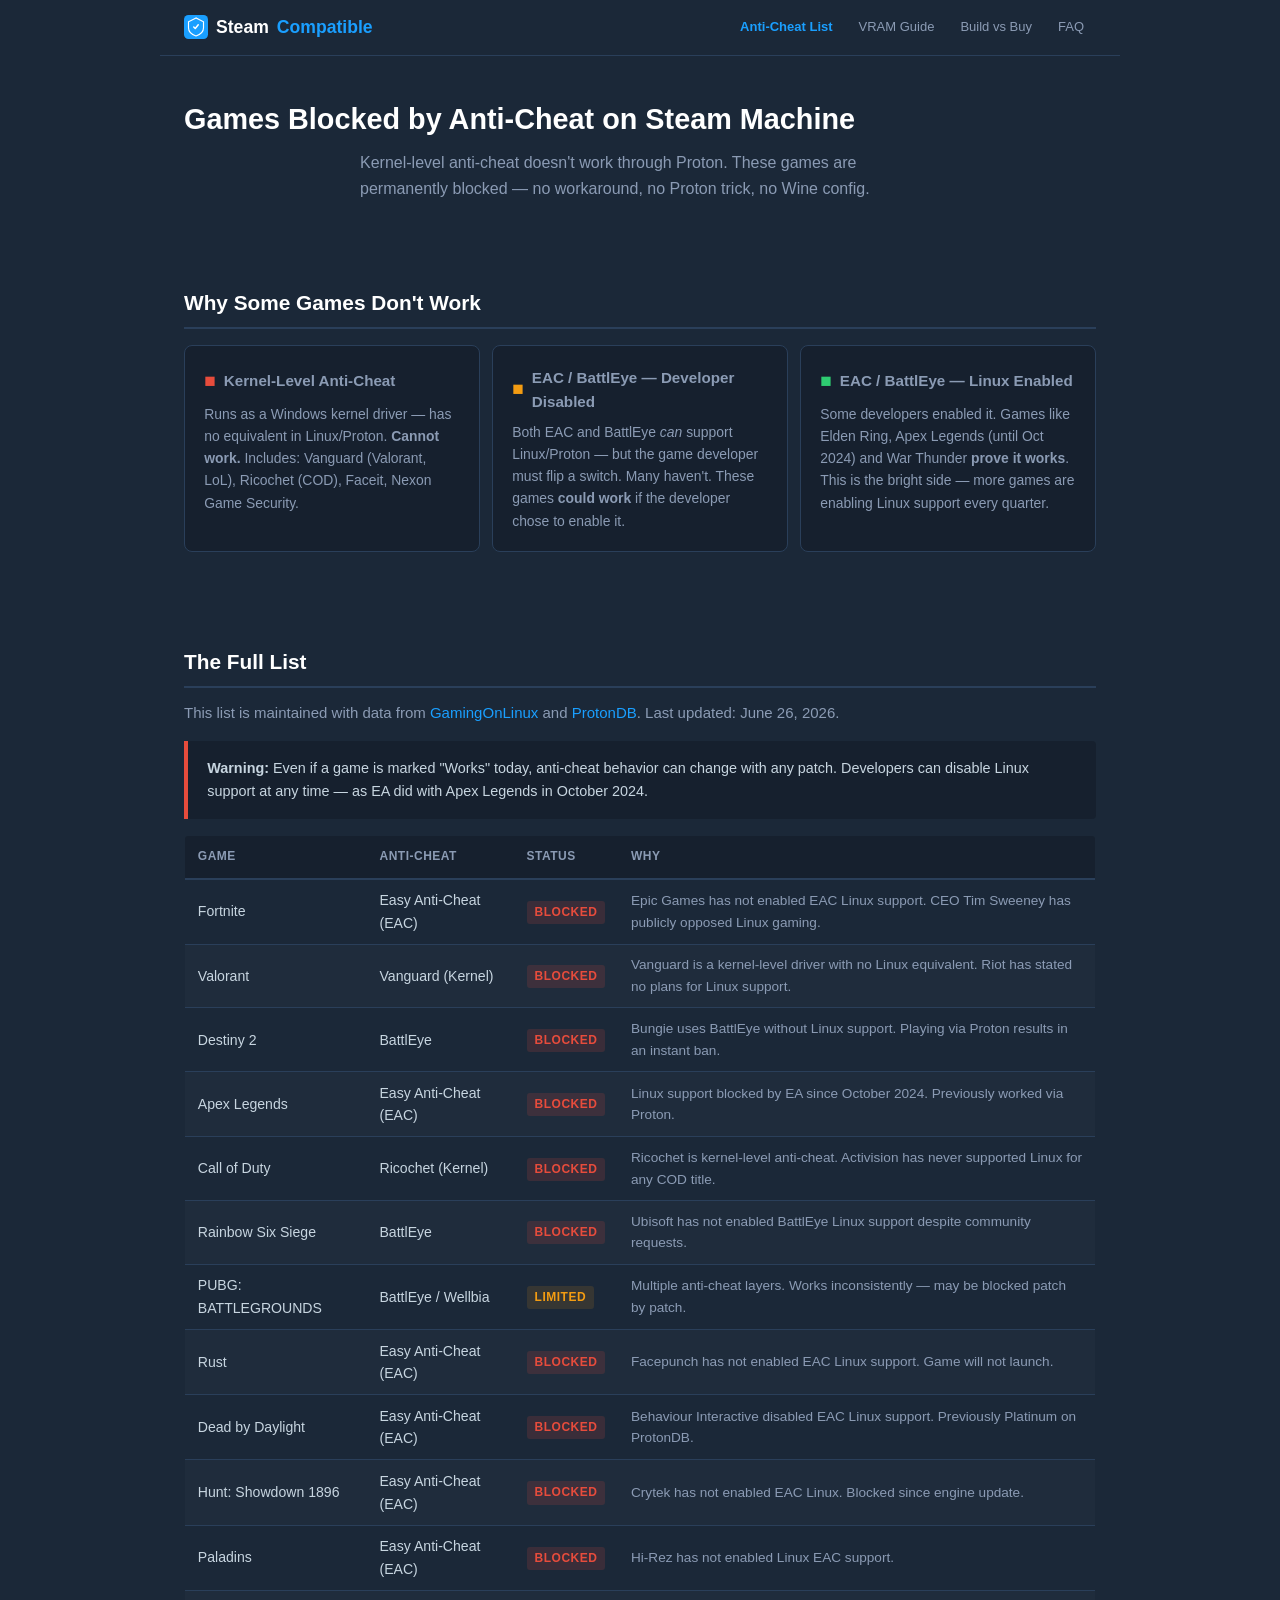
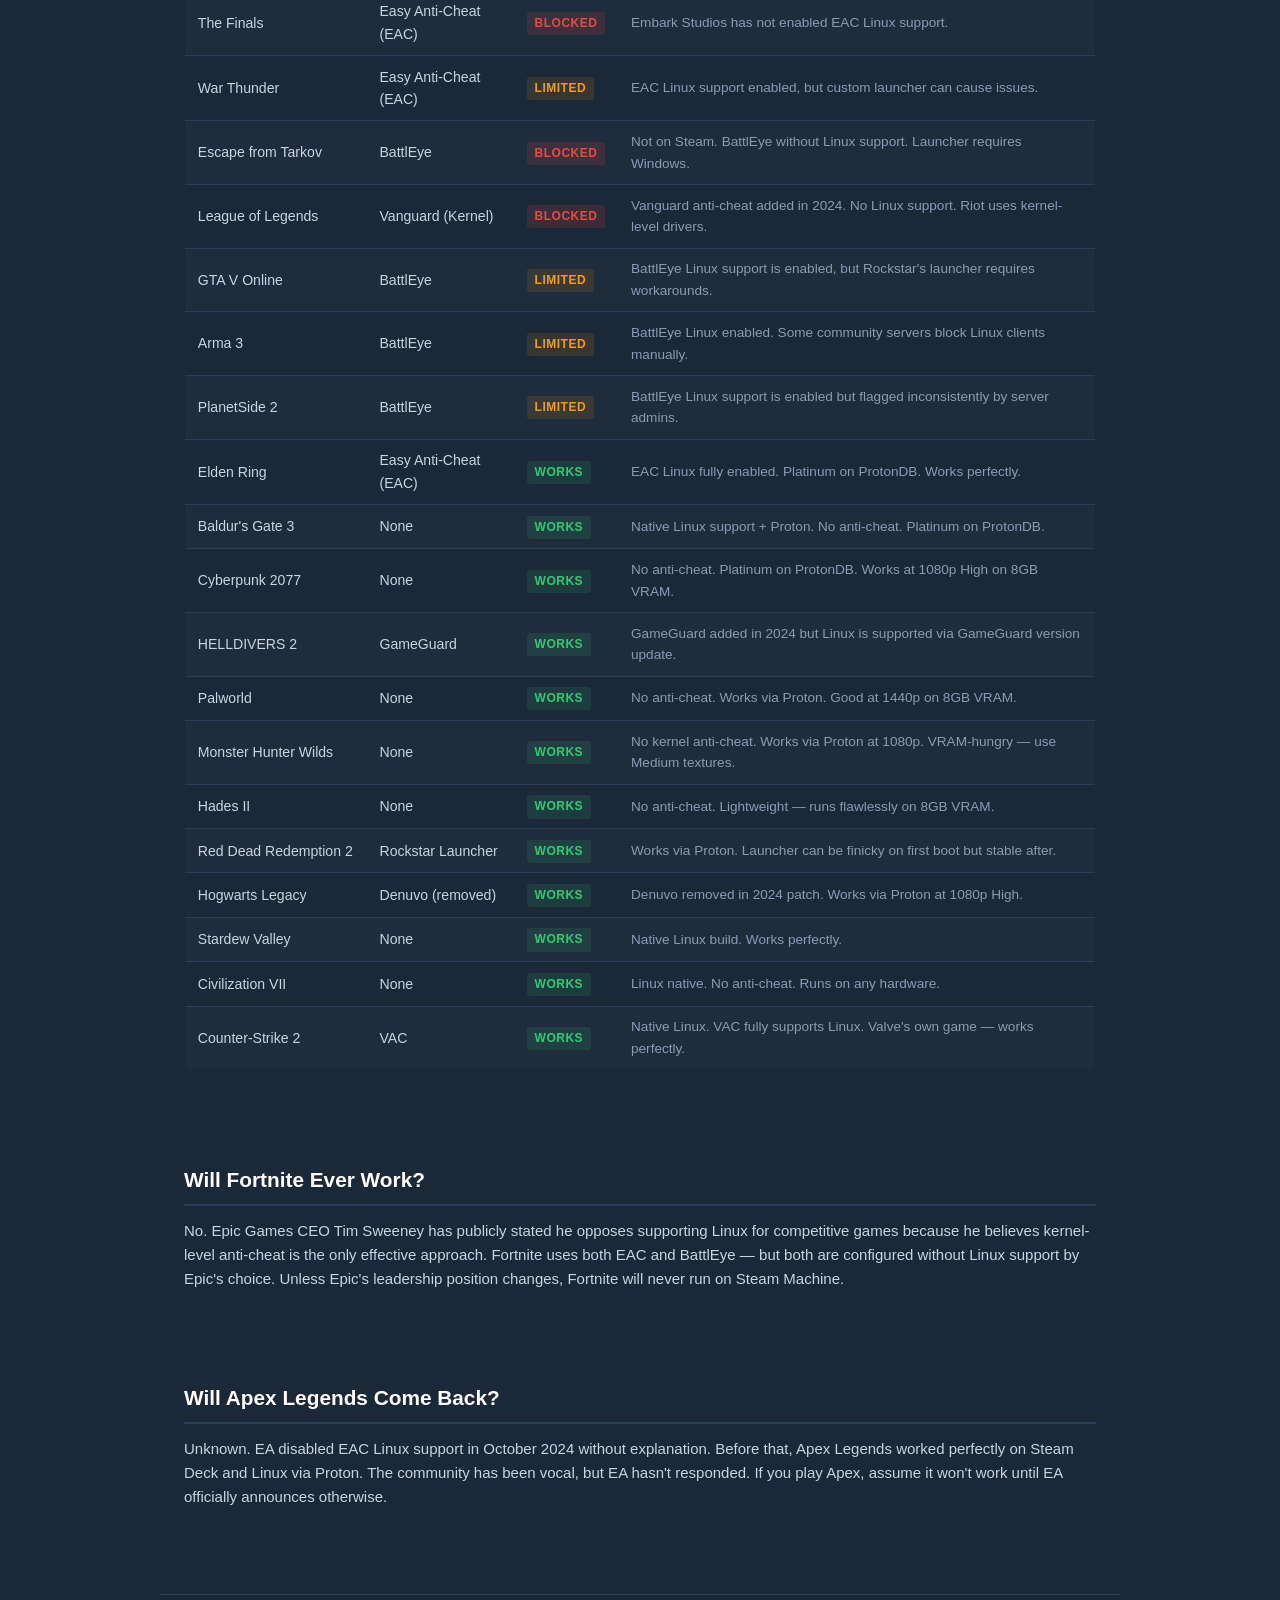
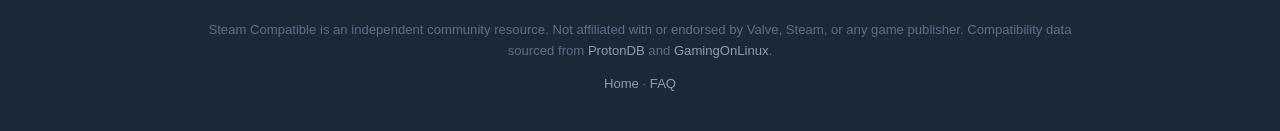
==== anti-cheat/index.html @ 8c2d2d2a "feat: complete 5 pages — anti-cheat list, VRAM guide, build-vs-buy calculator, FAQ" ====
<!DOCTYPE html>
<html lang="en">
<head>
<meta charset="UTF-8">
<meta name="viewport" content="width=device-width, initial-scale=1.0">
<title>Steam Machine Anti-Cheat Blacklist — Games That Don't Work on SteamOS</title>
<meta name="description" content="Complete list of games blocked by anti-cheat on Steam Machine. Fortnite, Valorant, Destiny 2, COD, Apex Legends — see what works and what never will.">
<meta property="og:title" content="Steam Machine Anti-Cheat Blacklist — Games Blocked on SteamOS">
<meta property="og:description" content="220+ tracked anti-cheat games. See which ones run on Steam Machine and which are permanently blocked.">
<meta property="og:type" content="website">
<meta property="og:url" content="https://steamcompatible.com/anti-cheat/">
<meta property="og:site_name" content="Steam Compatible">
<meta name="twitter:card" content="summary_large_image">
<meta name="twitter:title" content="Steam Machine Anti-Cheat Blacklist">
<meta name="twitter:description" content="Complete list of games blocked by anti-cheat on Steam Machine. Check before you buy.">
<meta property="og:image" content="https://steamcompatible.com/assets/og-image.svg">
<meta name="twitter:image" content="https://steamcompatible.com/assets/og-image.svg">
<link rel="canonical" href="https://steamcompatible.com/anti-cheat/">
<link rel="icon" type="image/svg+xml" href="/assets/favicon.svg">
<link rel="stylesheet" href="/css/style.css">
</head>
<body>

<nav class="nav">
  <a href="/" class="nav-logo">
    <svg viewBox="0 0 32 32" width="24" height="24"><rect width="32" height="32" rx="6" fill="#1a9fff"/><path d="M16 4L6 9v8c0 5 4 9 10 11 6-2 10-6 10-11V9L16 4z" fill="none" stroke="#fff" stroke-width="1.5"/><path d="M13 16l2 2 4-5" stroke="#fff" stroke-width="2" fill="none" stroke-linecap="round" stroke-linejoin="round"/></svg>
    Steam <span>Compatible</span>
  </a>
  <div class="nav-links">
    <a href="/anti-cheat/" class="current">Anti-Cheat List</a>
    <a href="/vram/">VRAM Guide</a>
    <a href="/build-vs-buy/">Build vs Buy</a>
    <a href="/faq/">FAQ</a>
  </div>
</nav>

<main>

<div class="page-hero">
  <h1>Games Blocked by Anti-Cheat on Steam Machine</h1>
  <p class="hero-sub">Kernel-level anti-cheat doesn't work through Proton. These games are permanently blocked — no workaround, no Proton trick, no Wine config.</p>
</div>

<section>
  <h2>Why Some Games Don't Work</h2>
  <div class="explain-cards">
    <div class="explain-card">
      <h4><span style="color:var(--danger);font-size:1.2rem;">&#9632;</span> Kernel-Level Anti-Cheat</h4>
      <p>Runs as a Windows kernel driver — has no equivalent in Linux/Proton. <strong>Cannot work.</strong> Includes: Vanguard (Valorant, LoL), Ricochet (COD), Faceit, Nexon Game Security.</p>
    </div>
    <div class="explain-card">
      <h4><span style="color:var(--warn);font-size:1.2rem;">&#9632;</span> EAC / BattlEye — Developer Disabled</h4>
      <p>Both EAC and BattlEye <em>can</em> support Linux/Proton — but the game developer must flip a switch. Many haven't. These games <strong>could work</strong> if the developer chose to enable it.</p>
    </div>
    <div class="explain-card">
      <h4><span style="color:var(--ok);font-size:1.2rem;">&#9632;</span> EAC / BattlEye — Linux Enabled</h4>
      <p>Some developers enabled it. Games like Elden Ring, Apex Legends (until Oct 2024) and War Thunder <strong>prove it works</strong>. This is the bright side — more games are enabling Linux support every quarter.</p>
    </div>
  </div>
</section>

<section>
  <h2>The Full List</h2>
  <p style="color:var(--text-muted);margin-bottom:1rem;">This list is maintained with data from <a href="https://www.gamingonlinux.com/anticheat/" target="_blank">GamingOnLinux</a> and <a href="https://www.protondb.com/" target="_blank">ProtonDB</a>. Last updated: June 26, 2026.</p>

  <div class="callout danger">
    <strong>Warning:</strong> Even if a game is marked "Works" today, anti-cheat behavior can change with any patch. Developers can disable Linux support at any time — as EA did with Apex Legends in October 2024.
  </div>

  <table id="full-table">
    <thead>
      <tr>
        <th>Game</th>
        <th>Anti-Cheat</th>
        <th>Status</th>
        <th>Why</th>
      </tr>
    </thead>
    <tbody id="table-body"></tbody>
  </table>
</section>

<section>
  <h2>Will Fortnite Ever Work?</h2>
  <p>No. Epic Games CEO Tim Sweeney has publicly stated he opposes supporting Linux for competitive games because he believes kernel-level anti-cheat is the only effective approach. Fortnite uses both EAC and BattlEye — but both are configured without Linux support by Epic's choice. Unless Epic's leadership position changes, Fortnite will never run on Steam Machine.</p>
</section>

<section>
  <h2>Will Apex Legends Come Back?</h2>
  <p>Unknown. EA disabled EAC Linux support in October 2024 without explanation. Before that, Apex Legends worked perfectly on Steam Deck and Linux via Proton. The community has been vocal, but EA hasn't responded. If you play Apex, assume it won't work until EA officially announces otherwise.</p>
</section>

</main>

<footer class="footer">
  <p>Steam Compatible is an independent community resource. Not affiliated with or endorsed by Valve, Steam, or any game publisher. Compatibility data sourced from <a href="https://www.protondb.com/" target="_blank">ProtonDB</a> and <a href="https://www.gamingonlinux.com/anticheat/" target="_blank">GamingOnLinux</a>.</p>
  <p style="margin-top:.5rem;"><a href="/">Home</a> &middot; <a href="/faq/">FAQ</a></p>
</footer>

<script src="/js/proton-data.js"></script>
<script>
(function() {
  var html = '';
  ANTI_CHEAT_GAMES.forEach(function(g) {
    var badge = g.status === 'blocked' ? '<span class="badge badge-blocked">Blocked</span>'
              : g.status === 'limited' ? '<span class="badge badge-limited">Limited</span>'
              : '<span class="badge badge-works">Works</span>';
    var cell = g.appId
      ? '<img src="' + STEAM_CDN + '/' + g.appId + '/header.jpg" alt="' + g.name + '" class="table-thumb" loading="lazy" onerror="this.style.display=\'none\'"> <span>' + g.name + '</span>'
      : '<span>' + g.name + '</span>';
    html += '<tr><td>' + cell + '</td><td>' + g.antiCheat + '</td><td>' + badge + '</td><td style="color:var(--text-muted);font-size:.85rem;">' + g.reason + '</td></tr>';
  });
  document.getElementById('table-body').innerHTML = html;
})();
</script>
</body>
</html>
---- css/style.css ----
/* === Design Tokens — Steam Dark Theme === */
:root {
  --bg: #1b2838;
  --bg-card: #16202e;
  --bg-hover: #213043;
  --bg-input: #1a2636;
  --accent: #1a9fff;
  --accent-hover: #47b0ff;
  --accent-green: #8cbf26;
  --accent-green-dim: #5c7e10;
  --text: #c7d5e0;
  --text-bright: #ffffff;
  --text-muted: #8b9bb4;
  --text-dim: #5c6f89;
  --danger: #e74c3c;
  --danger-bg: rgba(231, 76, 60, 0.15);
  --warn: #f39c12;
  --warn-bg: rgba(243, 156, 18, 0.12);
  --ok: #2ecc71;
  --ok-bg: rgba(46, 204, 113, 0.12);
  --border: #2a3f5a;
  --border-light: #344b6c;
  --radius: 4px;
  --radius-lg: 8px;
  --max-w: 960px;
  --font: Arial, Helvetica, sans-serif;
  --font-display: 'Motiva Sans', Arial, Helvetica, sans-serif;
}

*, *::before, *::after { box-sizing: border-box; margin: 0; padding: 0; }

html { scroll-behavior: smooth; scroll-padding-top: 60px; }

body {
  font-family: var(--font);
  font-size: 15px; line-height: 1.6;
  color: var(--text); background: var(--bg);
  -webkit-font-smoothing: antialiased;
}

/* === Nav === */
.nav {
  max-width: var(--max-w); margin: 0 auto; padding: 0 24px;
  height: 56px; display: flex; align-items: center;
  justify-content: space-between;
  border-bottom: 1px solid var(--border);
  background: var(--bg);
  position: sticky; top: 0; z-index: 100;
}
.nav-logo {
  font-weight: 700; font-size: 1.1rem; color: var(--text-bright);
  text-decoration: none; white-space: nowrap; display: flex; align-items: center; gap: 8px;
}
.nav-logo svg { width: 24px; height: 24px; }
.nav-logo span { color: var(--accent); }
.nav-links { display: flex; list-style: none; gap: 2px; align-items: center; }
.nav-links a {
  display: block; padding: 6px 12px; font-size: 13px; color: var(--text-muted);
  text-decoration: none; border-radius: var(--radius); transition: color 0.15s, background 0.15s;
}
.nav-links a:hover { color: var(--text-bright); background: var(--bg-hover); }
.nav-links a.current { color: var(--accent); font-weight: 600; }

/* === Main === */
main { max-width: var(--max-w); margin: 0 auto; padding: 0 24px; }

/* === Hero === */
.hero {
  padding: 3rem 0 2rem; text-align: center;
  border-bottom: 2px solid var(--border); margin-bottom: 2rem;
}
.hero h1 {
  font-size: clamp(24px, 3.5vw, 2rem); font-weight: 700;
  color: var(--text-bright); margin-bottom: 0.6rem; line-height: 1.3;
}
.hero-sub {
  color: var(--text-muted); font-size: 1rem; line-height: 1.6;
  max-width: 560px; margin: 0 auto;
}

/* === Steam ID Input === */
.steam-input-wrap {
  display: flex; gap: 8px; max-width: 520px; margin: 1.5rem auto 0;
  align-items: center;
}
.steam-input {
  flex: 1; padding: 11px 16px; border-radius: var(--radius);
  background: var(--bg-input); border: 2px solid var(--border);
  color: var(--text-bright); font-size: .95rem; font-family: var(--font);
  outline: none; transition: border-color 0.2s;
}
.steam-input:focus { border-color: var(--accent); }
.steam-input::placeholder { color: var(--text-dim); }
.btn-steam {
  display: inline-flex; align-items: center; gap: 6px;
  padding: 10px 20px; border-radius: var(--radius);
  background: linear-gradient(135deg, var(--accent), #1589d6);
  color: #fff; font-size: .9rem; font-weight: 600; font-family: var(--font);
  text-decoration: none; border: none; cursor: pointer;
  transition: transform 0.15s, box-shadow 0.15s; white-space: nowrap;
}
.btn-steam:hover { transform: translateY(-1px); box-shadow: 0 4px 12px rgba(26, 159, 255, 0.3); color: #fff; text-decoration: none; }
.btn-steam:active { transform: translateY(0); }

/* How to find Steam ID toggle */
.steam-id-help {
  margin-top: .8rem; font-size: .82rem; color: var(--text-muted);
}
.steam-id-help summary { cursor: pointer; color: var(--accent); display: inline; }
.steam-id-help summary:hover { color: var(--accent-hover); }
.steam-id-help .help-content {
  margin-top: .8rem; text-align: left; background: var(--bg-card);
  border: 1px solid var(--border); border-radius: var(--radius-lg);
  padding: 1rem 1.2rem; max-width: 480px; margin-left: auto; margin-right: auto;
  font-size: .85rem; line-height: 1.8;
}
.steam-id-help .help-content code {
  background: var(--bg); padding: 2px 6px; border-radius: 3px;
  color: var(--accent); font-size: .82rem;
}

/* === Section === */
section { padding: 1.5rem 0; }

/* === Headings === */
h2 {
  font-size: 1.3rem; font-weight: 700; color: var(--text-bright);
  margin: 1.8rem 0 .8rem; padding-bottom: .5rem;
  border-bottom: 2px solid var(--border);
}
h3 { font-size: 1.05rem; font-weight: 600; color: var(--text-bright); margin: 1.2rem 0 .5rem; }
h4 { font-size: .95rem; color: var(--text-muted); margin: 1rem 0 .4rem; }
p { margin-bottom: .8rem; }
a { color: var(--accent); text-decoration: none; }
a:hover { color: var(--accent-hover); text-decoration: underline; }
ul, ol { margin: .5rem 0 1rem 1.5rem; }
li { margin-bottom: .35rem; }

/* === Game Cards === */
.game-card-grid {
  display: grid; grid-template-columns: repeat(auto-fill, minmax(280px, 1fr));
  gap: 10px; margin: 1rem 0;
}
.game-card {
  display: flex; align-items: center; gap: 12px;
  background: var(--bg-card); border: 1px solid var(--border);
  border-radius: var(--radius); padding: 10px; transition: border-color 0.15s, background 0.15s;
}
.game-card:hover { border-color: var(--border-light); background: var(--bg-hover); }
.game-card img {
  width: 184px; height: 69px; object-fit: cover;
  border-radius: 3px; flex-shrink: 0; background: var(--bg);
}
.game-card-info { flex: 1; min-width: 0; }
.game-card-info h3 { font-size: .9rem; font-weight: 600; margin: 0 0 4px; color: var(--text-bright); }
.game-card-info .reason { font-size: .78rem; color: var(--text-muted); line-height: 1.4; }

/* === Status Badges === */
.badge {
  display: inline-block; padding: 2px 8px; border-radius: 3px;
  font-size: .75rem; font-weight: 700; text-transform: uppercase; letter-spacing: .5px;
}
.badge-blocked { background: var(--danger-bg); color: var(--danger); }
.badge-works { background: var(--ok-bg); color: var(--ok); }
.badge-limited { background: var(--warn-bg); color: var(--warn); }

/* === Tables === */
table {
  width: 100%; border-collapse: collapse; margin: 1rem 0;
  border: 1px solid var(--border); border-radius: var(--radius); overflow: hidden;
  font-size: .88rem;
}
thead { background: var(--bg-card); }
th {
  padding: .7rem .8rem; text-align: left; font-weight: 600;
  color: var(--text-muted); text-transform: uppercase; font-size: .75rem;
  letter-spacing: .5px; border-bottom: 2px solid var(--border);
}
td { padding: .6rem .8rem; border-bottom: 1px solid var(--border); vertical-align: middle; }
tbody tr:nth-child(even) { background: rgba(255,255,255,0.02); }
tbody tr:hover { background: var(--bg-hover); }
tr:last-child td { border-bottom: none; }
.table-thumb {
  width: 120px; height: 45px; object-fit: cover; border-radius: 3px;
  background: var(--bg); display: block;
}

/* === Details / FAQ === */
details {
  background: var(--bg-card); border: 1px solid var(--border);
  border-radius: var(--radius); margin-bottom: .5rem;
}
details summary {
  padding: .8rem 1rem; cursor: pointer; font-weight: 600;
  color: var(--text-bright); list-style: none; font-size: .93rem;
}
details summary::-webkit-details-marker { display: none; }
details summary::before { content: "▸"; margin-right: .6rem; color: var(--accent); font-size: .8rem; }
details[open] summary::before { content: "▾"; }
details[open] { border-color: var(--accent); }
details .answer {
  padding: 0 1rem 1rem 2.2rem; color: var(--text-muted); font-size: .9rem; line-height: 1.7;
}

/* === Callouts === */
.callout {
  background: var(--bg-card); border-left: 4px solid var(--accent);
  border-radius: 0 var(--radius) var(--radius) 0;
  padding: 1rem 1.2rem; margin: 1rem 0; font-size: .9rem;
}
.callout.warn { border-left-color: var(--warn); }
.callout.ok { border-left-color: var(--ok); }
.callout.danger { border-left-color: var(--danger); }

/* === Buttons === */
.btn { display: inline-block; padding: 8px 18px; border-radius: var(--radius); font-size: .85rem; font-weight: 600; text-decoration: none; cursor: pointer; border: none; font-family: var(--font); }
.btn-outline { background: transparent; color: var(--accent); border: 1px solid var(--border); }
.btn-outline:hover { border-color: var(--accent); }

/* === Comparison Table === */
.compare-table { width: 100%; }
.compare-table th:first-child { width: 30%; }
.compare-table .buy-col { background: rgba(26, 159, 255, 0.05); }
.compare-table .build-col { background: rgba(140, 191, 38, 0.05); }

/* === Budget Calculator === */
.calculator {
  background: var(--bg-card); border: 1px solid var(--border);
  border-radius: var(--radius-lg); padding: 1.5rem; margin: 1.5rem 0;
}
.calculator label { display: block; font-weight: 600; margin-bottom: .5rem; color: var(--text-bright); }
.calculator select, .calculator input[type=range] { width: 100%; margin-bottom: 1rem; }
.calculator select {
  padding: 8px 12px; background: var(--bg-input); border: 1px solid var(--border);
  color: var(--text-bright); border-radius: var(--radius); font-size: .9rem; font-family: var(--font);
}
.calculator input[type=range] {
  -webkit-appearance: none; appearance: none; height: 6px;
  background: var(--border); border-radius: 3px; outline: none;
}
.calculator input[type=range]::-webkit-slider-thumb {
  -webkit-appearance: none; appearance: none; width: 18px; height: 18px;
  background: var(--accent); border-radius: 50%; cursor: pointer;
}
.calc-output {
  background: var(--bg); border: 1px solid var(--border);
  border-radius: var(--radius); padding: 1rem; margin-top: 1rem;
}
.calc-output h4 { color: var(--accent-green); margin: 0 0 .5rem; }
.calc-output .spec { display: inline-block; margin: 0 1rem .3rem 0; font-size: .9rem; }
.calc-output .spec strong { color: var(--text-bright); }

/* === Pre / Code === */
pre {
  background: var(--bg); border: 1px solid var(--border);
  border-radius: var(--radius); padding: .8rem 1rem;
  overflow-x: auto; font-size: .82rem; line-height: 1.5; color: var(--text);
}
code {
  background: rgba(255,255,255,0.06); padding: 2px 5px; border-radius: 3px;
  font-size: .85rem; color: var(--accent);
}
pre code { background: none; padding: 0; color: var(--text); }

/* === Footer === */
.footer {
  max-width: var(--max-w); margin: 3rem auto 0; padding: 1.5rem 24px;
  border-top: 1px solid var(--border); text-align: center;
  color: var(--text-dim); font-size: .82rem;
}
.footer a { color: var(--text-muted); }
.footer a:hover { color: var(--accent); text-decoration: none; }

/* === Explanation Cards === */
.explain-cards {
  display: grid; grid-template-columns: repeat(auto-fit, minmax(260px, 1fr));
  gap: 12px; margin: 1rem 0;
}
.explain-card {
  background: var(--bg-card); border: 1px solid var(--border);
  border-radius: var(--radius-lg); padding: 1.2rem;
}
.explain-card h4 { margin-top: 0; display: flex; align-items: center; gap: 8px; }
.explain-card p { font-size: .87rem; color: var(--text-muted); margin-bottom: 0; }

/* === Page-specific === */
.page-hero { padding: 2.5rem 0 2rem; }
.page-hero h1 { font-size: clamp(22px, 3vw, 1.8rem); font-weight: 700; color: var(--text-bright); margin-bottom: .5rem; }
.top-link { display: inline-block; margin: 2rem 0 1rem; color: var(--text-muted); font-size: .85rem; }
.top-link:hover { color: var(--accent); }

/* === Responsive === */
@media (max-width: 768px) {
  .nav { flex-wrap: wrap; height: auto; padding: .8rem 16px; gap: 8px; }
  .nav-links { flex-wrap: wrap; gap: 0; }
  .nav-links a { font-size: 12px; padding: 5px 8px; }
  .hero { padding: 2rem 0 1.5rem; }
  .hero h1 { font-size: 1.4rem; }
  .steam-input-wrap { flex-direction: column; }
  .game-card-grid { grid-template-columns: 1fr; }
  .explain-cards { grid-template-columns: 1fr; }
  table { font-size: .78rem; }
  th, td { padding: .4rem .5rem; }
}

@media (max-width: 480px) {
  main { padding: 0 16px; }
  .game-card img { width: 120px; height: 45px; }
  .game-card-info h3 { font-size: .82rem; }
}
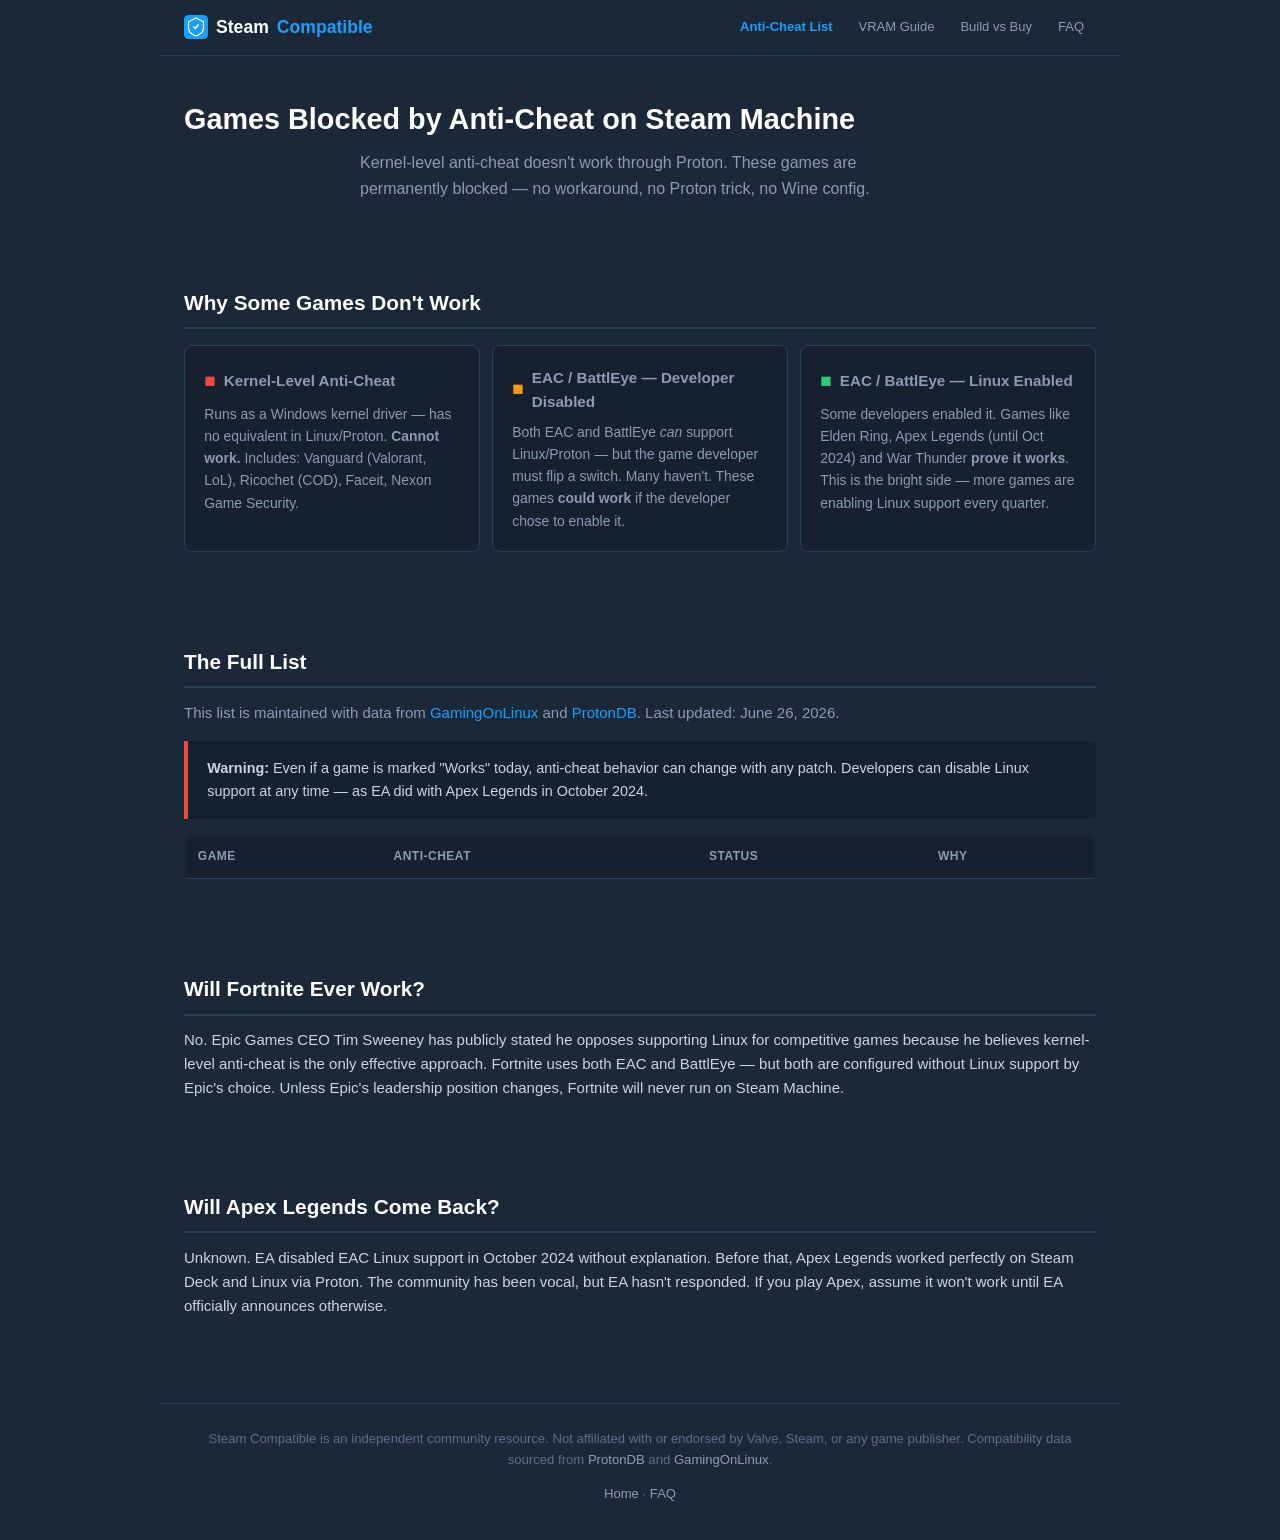
==== commit db241b00: "fix: broken images now show placeholder instead of disappearing" ====
--- a/anti-cheat/index.html
+++ b/anti-cheat/index.html
@@ -106,7 +106,7 @@
               : g.status === 'limited' ? '<span class="badge badge-limited">Limited</span>'
               : '<span class="badge badge-works">Works</span>';
     var cell = g.appId
-      ? '<img src="' + STEAM_CDN + '/' + g.appId + '/header.jpg" alt="' + g.name + '" class="table-thumb" loading="lazy" onerror="this.style.display=\'none\'"> <span>' + g.name + '</span>'
+      ? '<img src="' + STEAM_CDN + '/' + g.appId + '/header.jpg" alt="' + g.name + '" class="table-thumb" loading="lazy" onerror="this.style.display='none'"> <span>' + g.name + '</span>'
       : '<span>' + g.name + '</span>';
     html += '<tr><td>' + cell + '</td><td>' + g.antiCheat + '</td><td>' + badge + '</td><td style="color:var(--text-muted);font-size:.85rem;">' + g.reason + '</td></tr>';
   });
--- a/css/style.css
+++ b/css/style.css
@@ -147,6 +147,13 @@
   border-radius: var(--radius); padding: 10px; transition: border-color 0.15s, background 0.15s;
 }
 .game-card:hover { border-color: var(--border-light); background: var(--bg-hover); }
+.game-card .game-placeholder {
+  width: 184px; height: 69px; flex-shrink: 0; border-radius: 3px;
+  background: var(--bg); border: 1px dashed var(--border);
+  display: flex; align-items: center; justify-content: center;
+  color: var(--text-dim); font-size: .72rem; text-transform: uppercase;
+  letter-spacing: 1px;
+}
 .game-card img {
   width: 184px; height: 69px; object-fit: cover;
   border-radius: 3px; flex-shrink: 0; background: var(--bg);
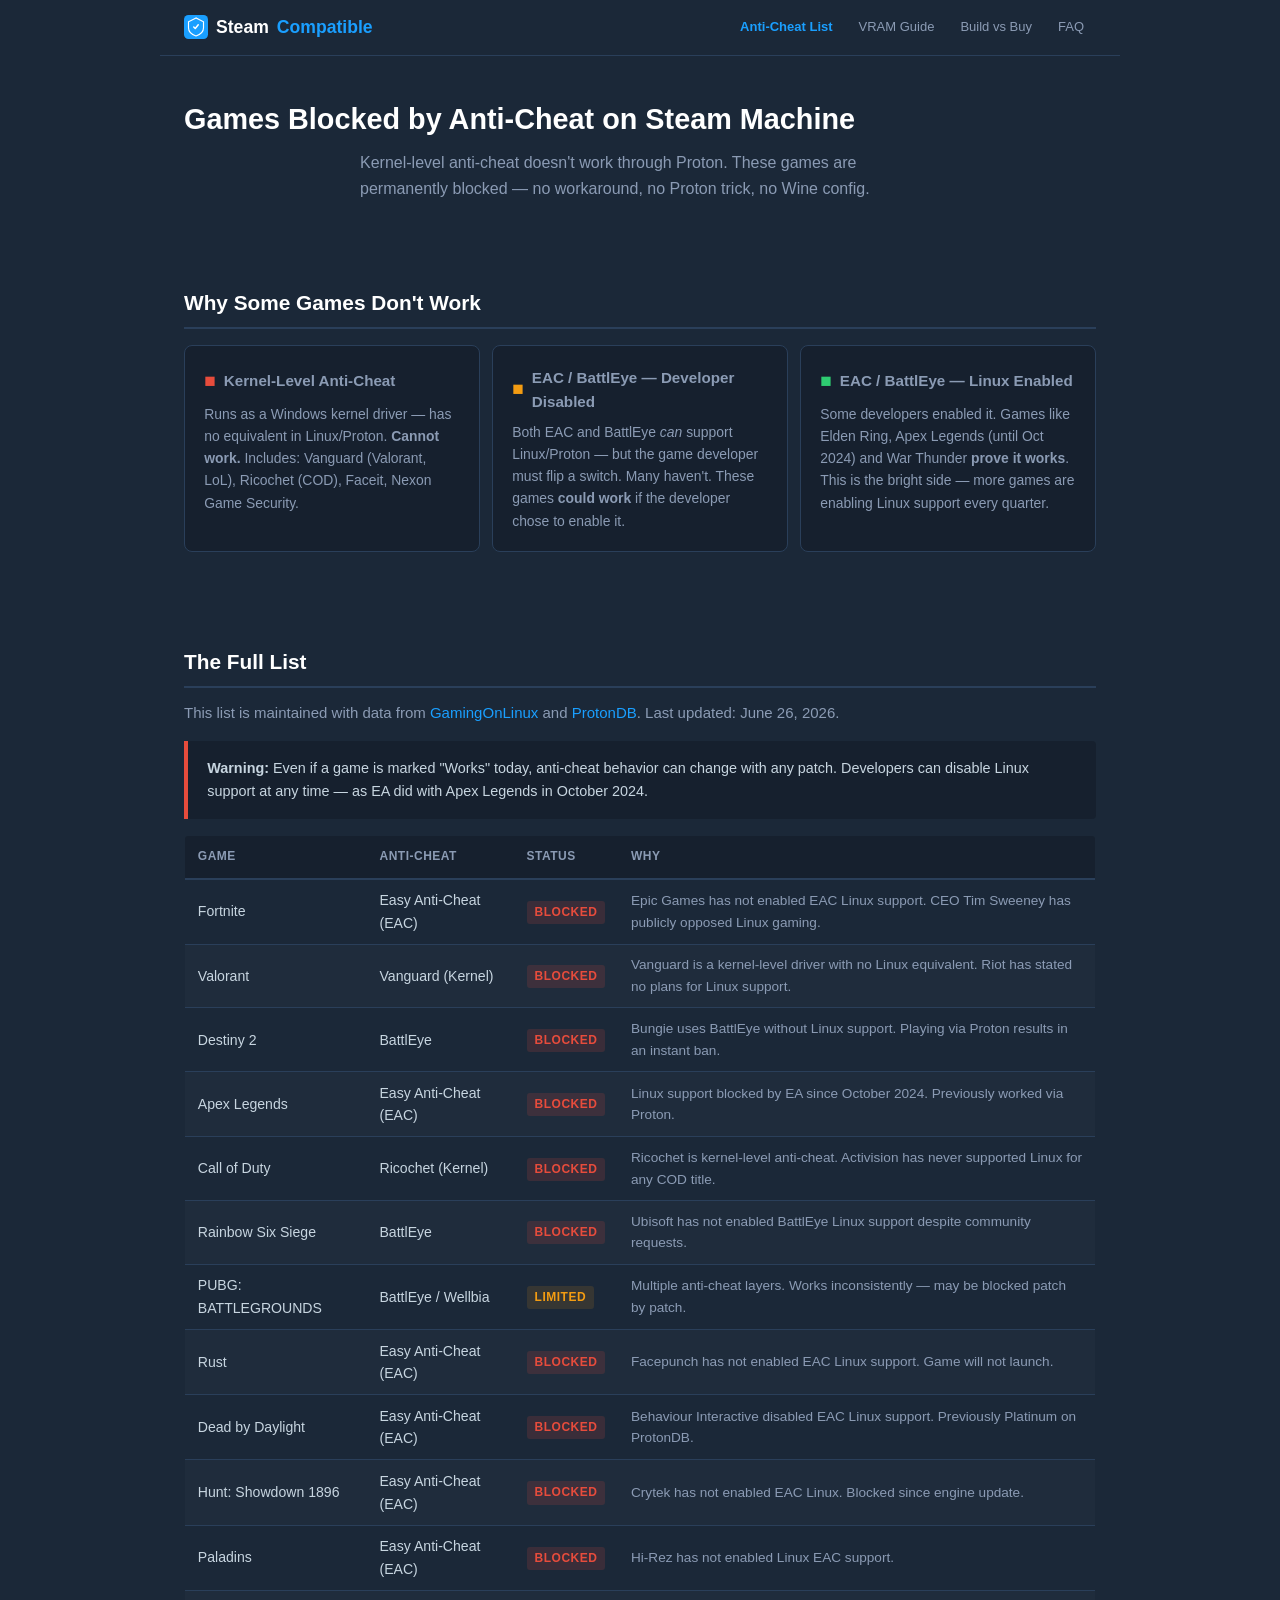
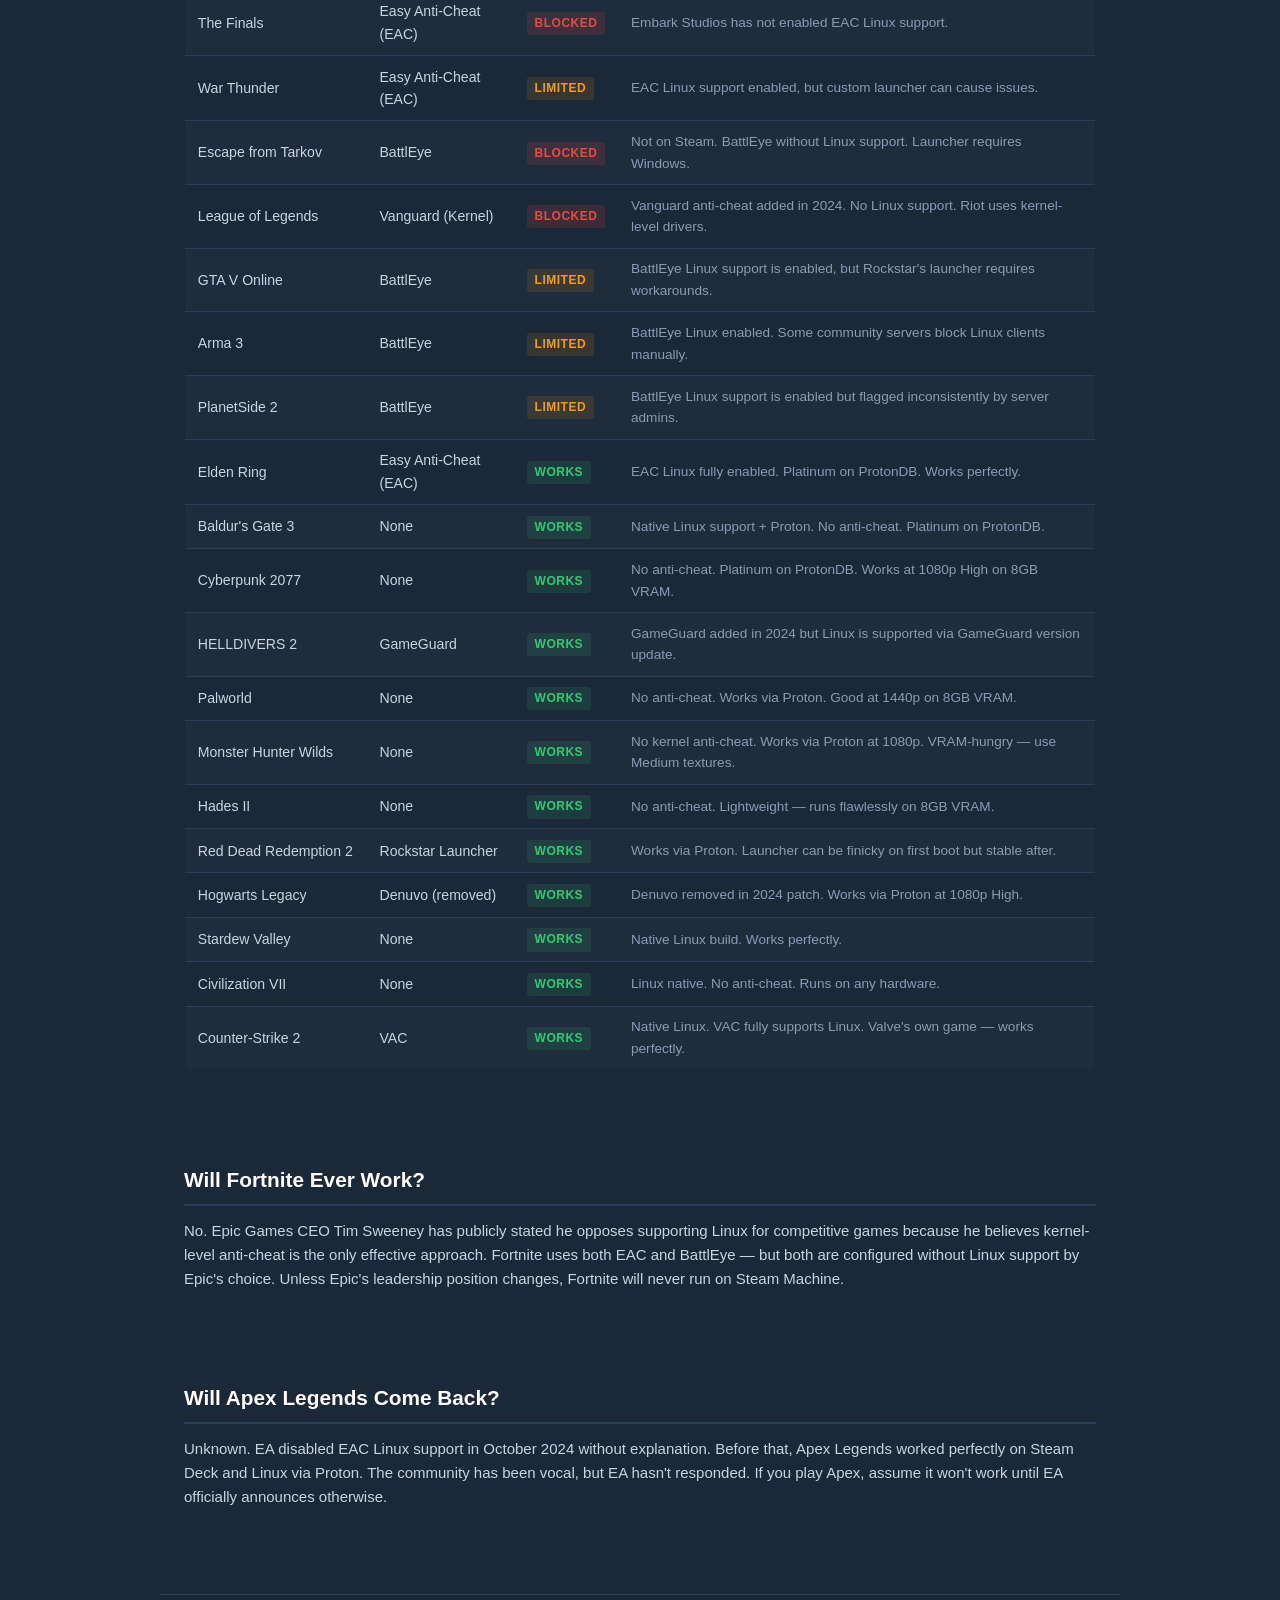
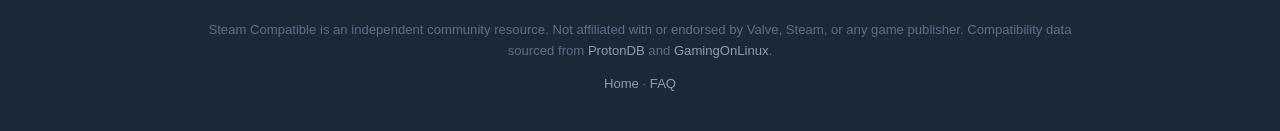
==== commit 24c0db96: "fix: escape single quotes in anti-cheat table onerror handler The unescaped single quotes in 'none' " ====
--- a/anti-cheat/index.html
+++ b/anti-cheat/index.html
@@ -106,7 +106,7 @@
               : g.status === 'limited' ? '<span class="badge badge-limited">Limited</span>'
               : '<span class="badge badge-works">Works</span>';
     var cell = g.appId
-      ? '<img src="' + STEAM_CDN + '/' + g.appId + '/header.jpg" alt="' + g.name + '" class="table-thumb" loading="lazy" onerror="this.style.display='none'"> <span>' + g.name + '</span>'
+      ? '<img src="' + STEAM_CDN + '/' + g.appId + '/header.jpg" alt="' + g.name + '" class="table-thumb" loading="lazy" onerror="this.style.display=\'none\'"> <span>' + g.name + '</span>'
       : '<span>' + g.name + '</span>';
     html += '<tr><td>' + cell + '</td><td>' + g.antiCheat + '</td><td>' + badge + '</td><td style="color:var(--text-muted);font-size:.85rem;">' + g.reason + '</td></tr>';
   });
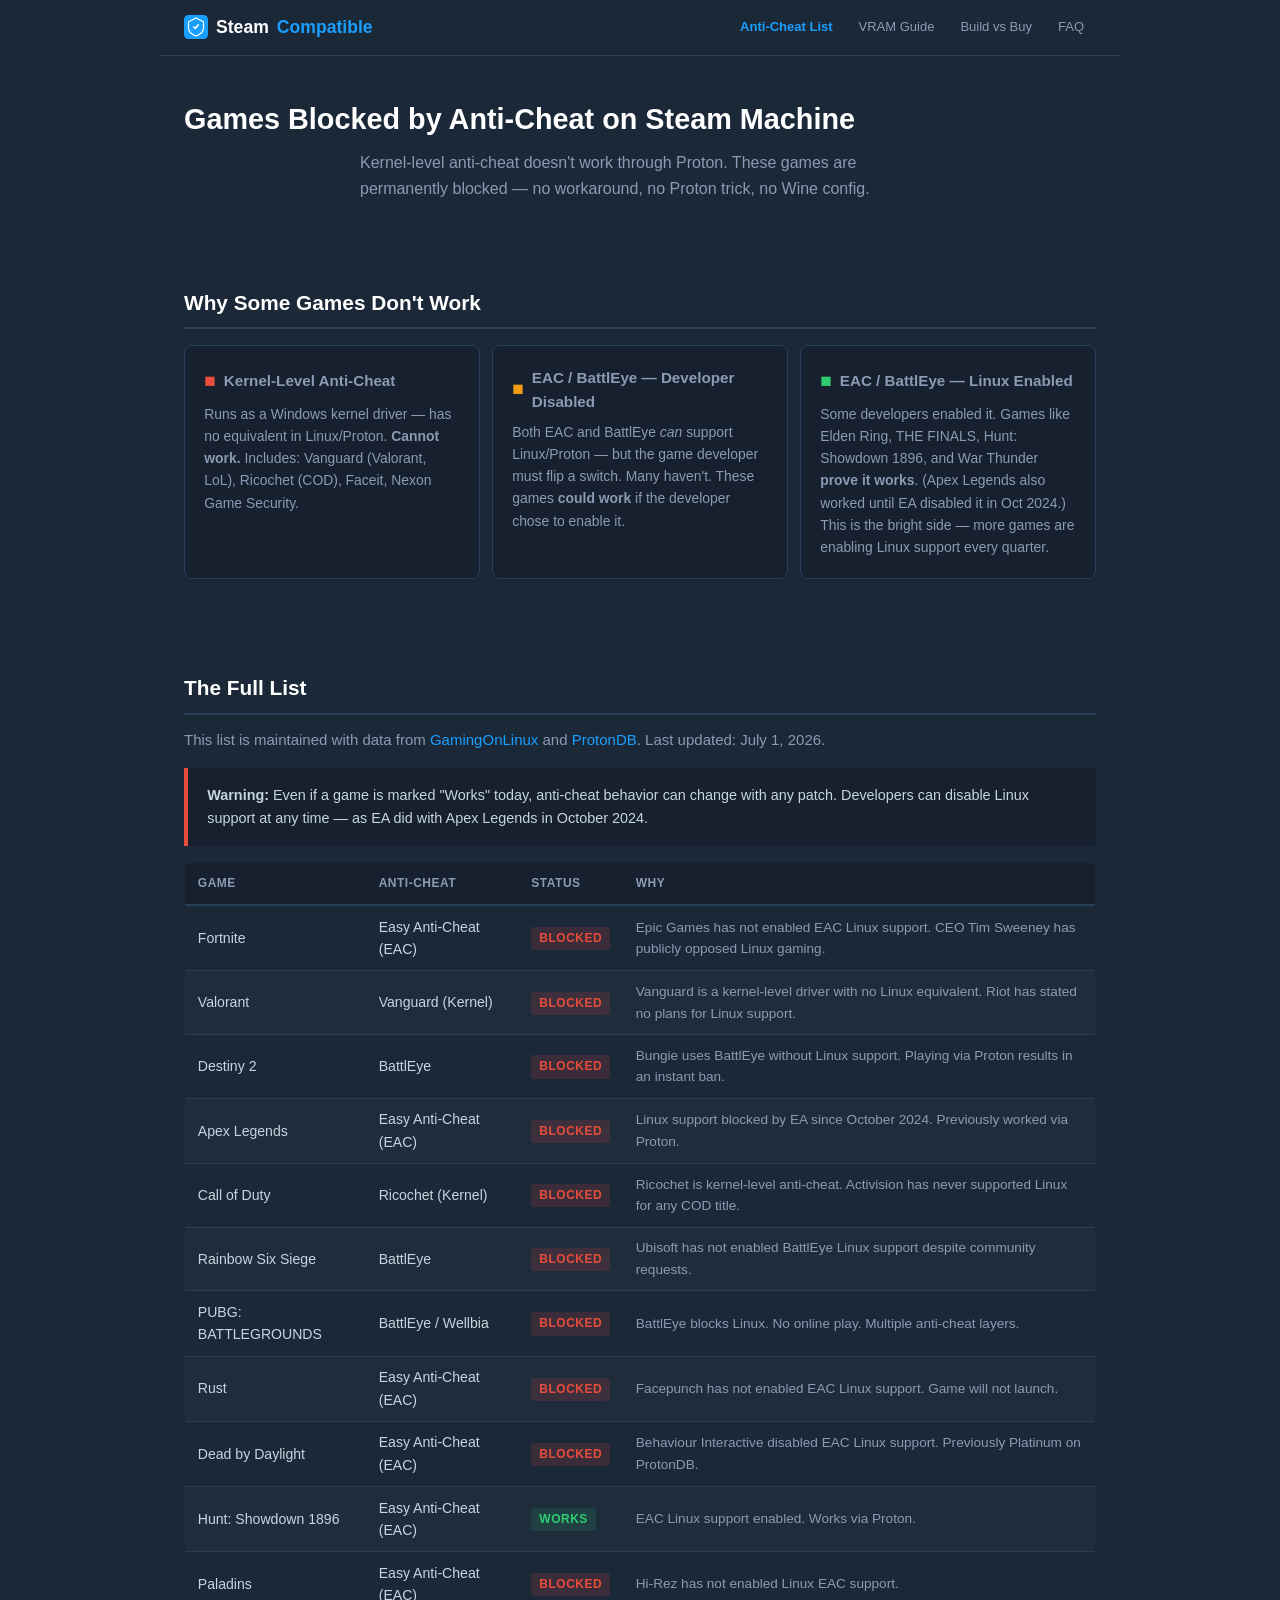
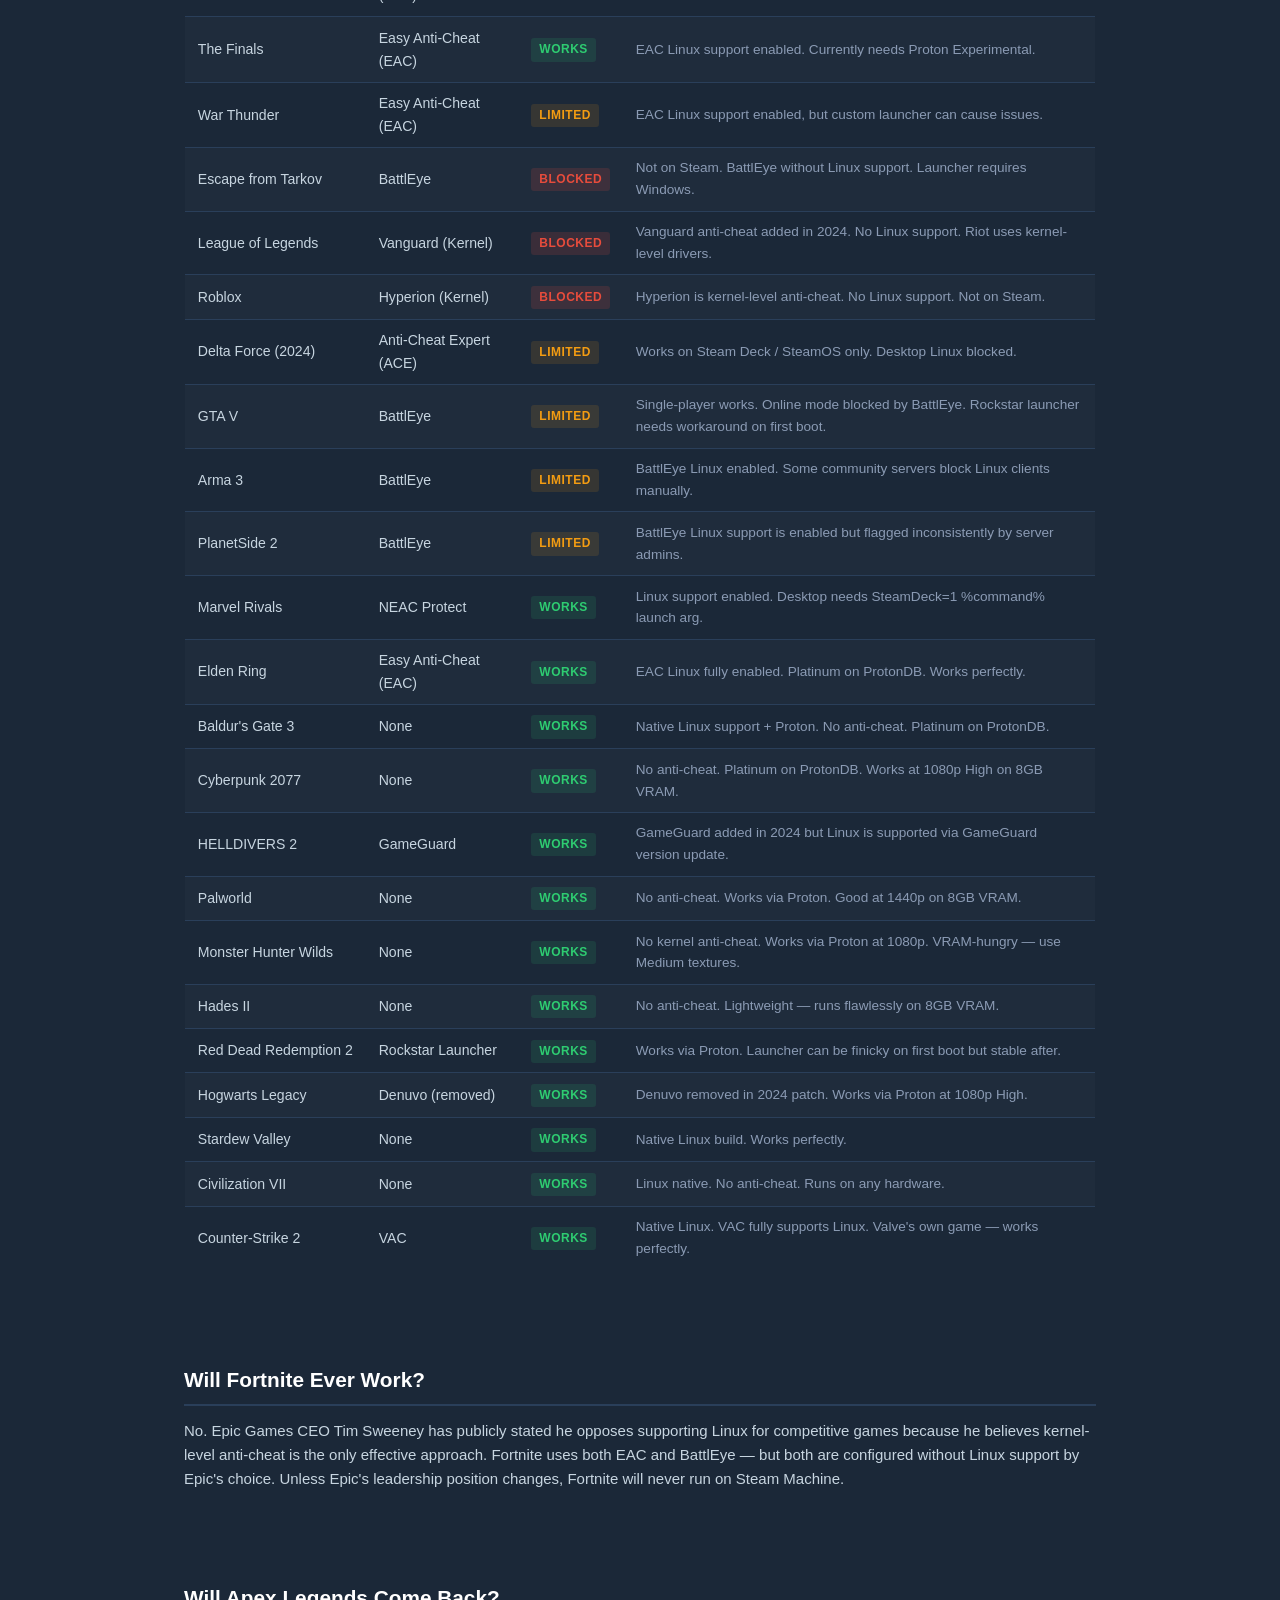
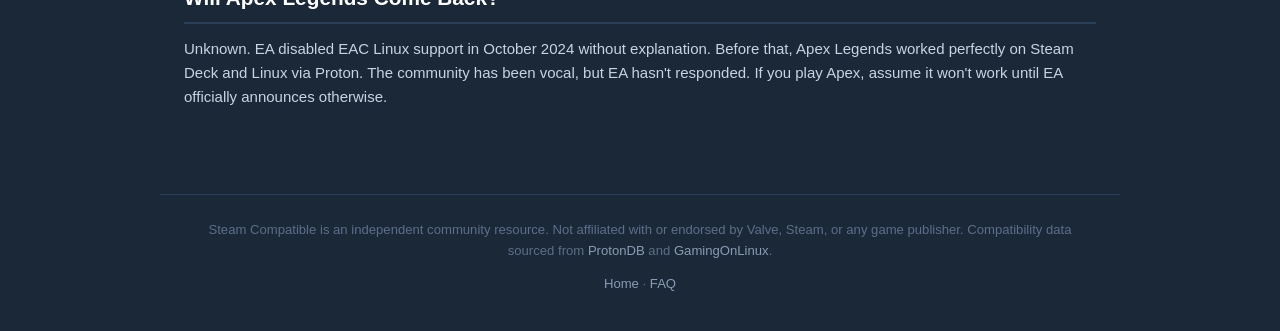
==== commit 0bbee29e: "fix: update anti-cheat data — 4 corrections, 3 new games (GamingOnLinux cross-ref) THE FINALS: block" ====
--- a/anti-cheat/index.html
+++ b/anti-cheat/index.html
@@ -18,6 +18,41 @@
 <link rel="canonical" href="https://steamcompatible.com/anti-cheat/">
 <link rel="icon" type="image/svg+xml" href="/assets/favicon.svg">
 <link rel="stylesheet" href="/css/style.css">
+<script type="application/ld+json">
+{
+  "@context": "https://schema.org",
+  "@graph": [
+    {
+      "@type": "FAQPage",
+      "mainEntity": [
+        {
+          "@type": "Question",
+          "name": "Why don't some games work on Steam Machine?",
+          "acceptedAnswer": {
+            "@type": "Answer",
+            "text": "Three categories: 1) Kernel-level anti-cheat like Vanguard (Valorant), Ricochet (COD), Faceit, and Nexon Game Security runs as Windows kernel drivers — they have no Linux equivalent and cannot work. 2) EAC and BattlEye can support Linux but require the developer to enable it — many haven't. 3) EAC and BattlEye with Linux enabled prove it works, as shown by Elden Ring, Apex Legends, and War Thunder."
+          }
+        },
+        {
+          "@type": "Question",
+          "name": "Which anti-cheat games are permanently blocked on SteamOS?",
+          "acceptedAnswer": {
+            "@type": "Answer",
+            "text": "Games with kernel-level anti-cheat (Vanguard, Ricochet, Faceit, Nexon Game Security) are permanently blocked with no workaround. These include Valorant, League of Legends, Call of Duty (Warzone, Black Ops 6, Modern Warfare III), Fortnite, Destiny 2, and FIFA/EA FC. The full blacklist is maintained at steamcompatible.com/anti-cheat."
+          }
+        }
+      ]
+    },
+    {
+      "@type": "BreadcrumbList",
+      "itemListElement": [
+        { "@type": "ListItem", "position": 1, "name": "Home", "item": "https://steamcompatible.com/" },
+        { "@type": "ListItem", "position": 2, "name": "Anti-Cheat Blacklist", "item": "https://steamcompatible.com/anti-cheat/" }
+      ]
+    }
+  ]
+}
+</script>
 </head>
 <body>
 
@@ -54,14 +89,14 @@
     </div>
     <div class="explain-card">
       <h4><span style="color:var(--ok);font-size:1.2rem;">&#9632;</span> EAC / BattlEye — Linux Enabled</h4>
-      <p>Some developers enabled it. Games like Elden Ring, Apex Legends (until Oct 2024) and War Thunder <strong>prove it works</strong>. This is the bright side — more games are enabling Linux support every quarter.</p>
+      <p>Some developers enabled it. Games like Elden Ring, THE FINALS, Hunt: Showdown 1896, and War Thunder <strong>prove it works</strong>. (Apex Legends also worked until EA disabled it in Oct 2024.) This is the bright side — more games are enabling Linux support every quarter.</p>
     </div>
   </div>
 </section>
 
 <section>
   <h2>The Full List</h2>
-  <p style="color:var(--text-muted);margin-bottom:1rem;">This list is maintained with data from <a href="https://www.gamingonlinux.com/anticheat/" target="_blank">GamingOnLinux</a> and <a href="https://www.protondb.com/" target="_blank">ProtonDB</a>. Last updated: June 26, 2026.</p>
+  <p style="color:var(--text-muted);margin-bottom:1rem;">This list is maintained with data from <a href="https://www.gamingonlinux.com/anticheat/" target="_blank">GamingOnLinux</a> and <a href="https://www.protondb.com/" target="_blank">ProtonDB</a>. Last updated: July 1, 2026.</p>
 
   <div class="callout danger">
     <strong>Warning:</strong> Even if a game is marked "Works" today, anti-cheat behavior can change with any patch. Developers can disable Linux support at any time — as EA did with Apex Legends in October 2024.
--- a/css/style.css
+++ b/css/style.css
@@ -138,7 +138,7 @@
 
 /* === Game Cards === */
 .game-card-grid {
-  display: grid; grid-template-columns: repeat(auto-fill, minmax(280px, 1fr));
+  display: grid; grid-template-columns: repeat(auto-fill, minmax(340px, 1fr));
   gap: 10px; margin: 1rem 0;
 }
 .game-card {
@@ -148,14 +148,14 @@
 }
 .game-card:hover { border-color: var(--border-light); background: var(--bg-hover); }
 .game-card .game-placeholder {
-  width: 184px; height: 69px; flex-shrink: 0; border-radius: 3px;
+  width: 200px; height: 69px; flex-shrink: 0; border-radius: 3px;
   background: var(--bg); border: 1px dashed var(--border);
   display: flex; align-items: center; justify-content: center;
   color: var(--text-dim); font-size: .72rem; text-transform: uppercase;
   letter-spacing: 1px;
 }
 .game-card img {
-  width: 184px; height: 69px; object-fit: cover;
+  width: 200px; height: 69px; object-fit: cover;
   border-radius: 3px; flex-shrink: 0; background: var(--bg);
 }
 .game-card-info { flex: 1; min-width: 0; }
